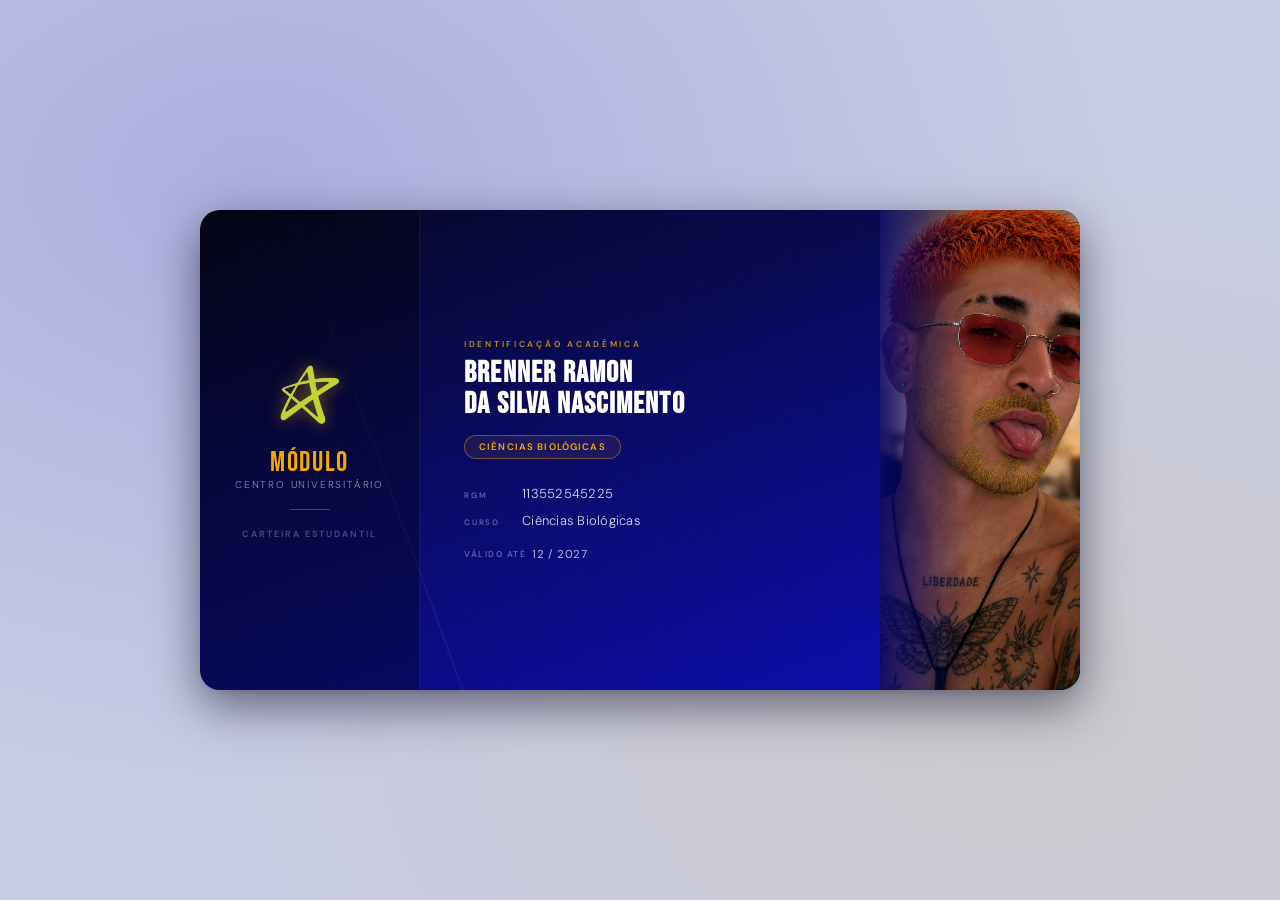
==== Brenner.html @ 5ca7bb31 "Add files via upload" ====
<!DOCTYPE html>
<html lang="pt-br">
<head>
  <meta charset="UTF-8">
  <meta name="viewport" content="width=device-width, initial-scale=1.0">
  <title>Carteira — Brenner Ramon da Silva Nascimento</title>
  <link rel="stylesheet" href="css/style.css">
</head>
<body>

  <div class="cartao">

    <div class="painel-esq">
      <img class="logo-estrela" src="imagem/estrela.png" alt="Logo Módulo">
      <div class="instituicao">
        <span class="inst-modulo">Módulo</span>
        <span class="inst-sub">Centro Universitário</span>
      </div>
      <div class="divider"></div>
      <span class="tipo-cartao">Carteira Estudantil</span>
    </div>

    <div class="conteudo">
      <span class="label-id">Identificação Acadêmica</span>
      <h1 class="nome-aluno">Brenner Ramon<br>da Silva Nascimento</h1>
      <span class="badge-curso">Ciências Biológicas</span>

      <div class="infos">
        <div class="info-row">
          <span class="info-label">RGM</span>
          <span class="info-valor">113552545225</span>
        </div>
        <div class="info-row">
          <span class="info-label">Curso</span>
          <span class="info-valor">Ciências Biológicas</span>
        </div>
      </div>

      <div class="validade-chip">
        Válido até <span>12 / 2027</span>
      </div>
    </div>

    <div class="painel-foto">
      <img class="foto-perfil" src="imagem/breno.png" alt="Foto de Brenner">
    </div>

  </div>
</body>
</html>
---- css/style.css ----
@import url('https://fonts.googleapis.com/css2?family=Bebas+Neue&family=DM+Sans:ital,opsz,wght@0,9..40,300;0,9..40,400;0,9..40,600;1,9..40,300&display=swap');

/* Reset */
*, *::before, *::after {
  box-sizing: border-box;
  margin: 0;
  padding: 0;
}

:root {
  --brand-dark:   #03031a;
  --brand-mid:    #050596;
  --brand-accent: #f5a800;
  --radius:       20px;
  --font-display: 'Bebas Neue', sans-serif;
  --font-body:    'DM Sans', sans-serif;
}
html {
  -webkit-text-size-adjust: 100%;
}

body {
  min-height: 100dvh;
  display: flex;
  flex-direction: column;
  align-items: center;
  justify-content: center;
  background: #c8cde4;
  background-image:
    radial-gradient(ellipse at 20% 20%, rgba(5,5,180,.15) 0%, transparent 60%),
    radial-gradient(ellipse at 80% 80%, rgba(245,168,0,.10) 0%, transparent 60%);
  font-family: var(--font-body);
  padding: 24px 16px 40px;
  gap: 24px;
}

/* Cartao — mobile (retrato, vertical) */
.cartao {
  position: relative;
  width: 100%;
  max-width: 380px;
  border-radius: var(--radius);
  overflow: hidden;
  display: flex;
  flex-direction: column;
  background: linear-gradient(160deg, #03031a 0%, #06076b 50%, #0a0ab5 100%);
  box-shadow:
    0 2px 4px rgba(0,0,0,.08),
    0 16px 48px rgba(3,3,26,.52),
    0 0 0 1px rgba(255,255,255,.06);
  color: #fff;
}

.cartao::before {
  content: '';
  position: absolute;
  inset: 0;
  background-image: url("data:image/svg+xml,%3Csvg xmlns='http://www.w3.org/2000/svg' width='200' height='200'%3E%3Cfilter id='n'%3E%3CfeTurbulence type='fractalNoise' baseFrequency='.65' numOctaves='3' stitchTiles='stitch'/%3E%3C/filter%3E%3Crect width='200' height='200' filter='url(%23n)' opacity='.04'/%3E%3C/svg%3E");
  pointer-events: none;
  z-index: 0;
}

/* Header do cartão */
.painel-esq {
  display: flex;
  flex-direction: row;
  align-items: center;
  gap: 12px;
  padding: 16px 20px;
  background: rgba(0,0,0,.30);
  border-bottom: 1px solid rgba(255,255,255,.07);
  position: relative;
  z-index: 2;
}

.logo-estrela {
  width: 36px;
  height: 36px;
  object-fit: contain;
  flex-shrink: 0;
  filter: drop-shadow(0 0 8px rgba(245,168,0,.55));
}

.instituicao {
  line-height: 1.2;
}

.inst-modulo {
  display: block;
  font-family: var(--font-display);
  font-size: 22px;
  letter-spacing: .06em;
  color: var(--brand-accent);
}

.inst-sub {
  display: block;
  font-size: 9px;
  font-weight: 300;
  letter-spacing: .18em;
  text-transform: uppercase;
  color: rgba(255,255,255,.55);
}

.divider {
  display: none;
}

.tipo-cartao {
  margin-left: auto;
  font-size: 8px;
  font-weight: 600;
  letter-spacing: .2em;
  text-transform: uppercase;
  color: rgba(255,255,255,.28);
  writing-mode: vertical-rl;
  text-orientation: mixed;
  rotate: 180deg;
}

/* Foto */
.painel-foto {
  position: relative;
  width: 100%;
  height: 220px;
  z-index: 2;
  overflow: hidden;
}

.painel-foto::before {
  content: '';
  position: absolute;
  inset: 0;
  background: linear-gradient(
    to bottom,
    rgba(3,3,26,.4) 0%,
    transparent 30%,
    transparent 55%,
    rgba(5,5,107,.95) 100%
  );
  z-index: 1;
}

.foto-perfil {
  width: 100%;
  height: 100%;
  object-fit: cover;
  object-position: top center;
  display: block;
  filter: grayscale(10%) contrast(1.06);
}

/* Informações */
.conteudo {
  position: relative;
  z-index: 2;
  padding: 24px 24px 28px;
  display: flex;
  flex-direction: column;
}

.label-id {
  font-size: 8.5px;
  font-weight: 600;
  letter-spacing: .32em;
  text-transform: uppercase;
  color: var(--brand-accent);
  opacity: .8;
  margin-bottom: 8px;
}

.nome-aluno {
  font-family: var(--font-display);
  font-size: 32px;
  letter-spacing: .04em;
  text-transform: uppercase;
  line-height: 1.05;
  color: #fff;
  margin-bottom: 14px;
}

.badge-curso {
  display: inline-block;
  align-self: flex-start;
  padding: 5px 14px;
  border: 1px solid rgba(245,168,0,.4);
  border-radius: 100px;
  font-size: 9.5px;
  font-weight: 600;
  letter-spacing: .12em;
  text-transform: uppercase;
  color: var(--brand-accent);
  background: rgba(245,168,0,.08);
  margin-bottom: 22px;
}

.infos {
  display: flex;
  flex-direction: column;
  gap: 10px;
}

.info-row {
  display: flex;
  align-items: baseline;
  gap: 10px;
}

.info-label {
  font-size: 8px;
  font-weight: 600;
  letter-spacing: .22em;
  text-transform: uppercase;
  color: rgba(255,255,255,.35);
  min-width: 48px;
  flex-shrink: 0;
}

.info-valor {
  font-size: 13px;
  font-weight: 300;
  color: rgba(255,255,255,.85);
  letter-spacing: .02em;
}

.validade-chip {
  margin-top: 18px;
  display: inline-flex;
  align-items: center;
  gap: 6px;
  font-size: 8.5px;
  font-weight: 600;
  letter-spacing: .18em;
  text-transform: uppercase;
  color: rgba(255,255,255,.35);
}

.validade-chip span {
  color: rgba(255,255,255,.7);
  font-weight: 400;
  font-size: 11.5px;
  letter-spacing: .05em;
}

/* Página index */
.index-wrapper {
  width: 100%;
  max-width: 480px;
  text-align: center;
  padding: 32px 20px 48px;
}

.index-logo {
  width: 64px;
  margin-bottom: 14px;
  filter: drop-shadow(0 0 14px rgba(245,168,0,.4));
}

.index-title {
  font-family: var(--font-display);
  font-size: 52px;
  letter-spacing: .06em;
  color: var(--brand-mid);
  line-height: 1;
}

.index-sub {
  font-size: 10px;
  letter-spacing: .22em;
  text-transform: uppercase;
  color: rgba(3,3,26,.38);
  margin-top: 6px;
  margin-bottom: 36px;
}

.grid-alunos {
  display: grid;
  grid-template-columns: 1fr 1fr;
  gap: 12px;
  list-style: none;
}

.grid-alunos a {
  display: flex;
  align-items: center;
  justify-content: space-between;
  text-decoration: none;
  font-family: var(--font-body);
  font-size: 13px;
  font-weight: 600;
  letter-spacing: .05em;
  text-transform: uppercase;
  color: var(--brand-mid);
  padding: 14px 16px;
  border: 1.5px solid rgba(5,5,150,.22);
  border-radius: 14px;
  background: rgba(255,255,255,.65);
  backdrop-filter: blur(8px);
  -webkit-backdrop-filter: blur(8px);
  transition: background .2s, border-color .2s, color .2s, box-shadow .2s;
  -webkit-tap-highlight-color: transparent;
}

.grid-alunos a:active,
.grid-alunos a:hover {
  background: var(--brand-mid);
  border-color: var(--brand-mid);
  color: #fff;
  box-shadow: 0 8px 20px rgba(5,5,180,.32);
}

.grid-alunos a::after {
  content: '→';
  opacity: .5;
  font-size: 15px;
}

/* Desktop — cartao horizontal (>= 700px) */
@media (min-width: 700px) {

  body {
    padding: 48px 24px;
    gap: 36px;
  }

  .cartao {
    flex-direction: row;
    max-width: 880px;
    width: 100%;
    height: 480px;
    align-items: stretch;
  }

  .cartao::after {
    content: '';
    position: absolute;
    top: -60px;
    left: 240px;
    width: 2px;
    height: 200%;
    background: linear-gradient(to bottom, transparent, rgba(255,255,255,.05), transparent);
    transform: rotate(-20deg);
    pointer-events: none;
    z-index: 1;
  }

  .painel-esq {
    flex-direction: column;
    flex-shrink: 0;
    width: 220px;
    height: 100%;
    padding: 32px 20px;
    border-bottom: none;
    border-right: 1px solid rgba(255,255,255,.07);
    justify-content: center;
    gap: 18px;
  }

  .logo-estrela {
    width: 68px;
    height: 68px;
  }

  .instituicao {
    text-align: center;
  }

  .inst-modulo {
    font-size: 28px;
  }

  .inst-sub {
    font-size: 10px;
  }

  .divider {
    display: block;
    width: 40px;
    height: 1px;
    background: rgba(245,168,0,.35);
  }

  .tipo-cartao {
    margin-left: 0;
    writing-mode: horizontal-tb;
    rotate: none;
    font-size: 9px;
    letter-spacing: .22em;
  }

  .conteudo {
    flex: 1;
    padding: 36px 40px 36px 44px;
    justify-content: center;
  }

  .nome-aluno {
    font-size: 30px;
  }

  .badge-curso {
    margin-bottom: 26px;
  }

  .painel-foto {
    flex-shrink: 0;
    width: 200px;
    height: 100%;
  }

  .painel-foto::before {
    background: linear-gradient(
      to right,
      rgba(6,7,107,.88) 0%,
      transparent 45%
    );
  }

  .index-title {
    font-size: 64px;
  }

  .index-sub {
    font-size: 11px;
    letter-spacing: .25em;
  }

  .grid-alunos {
    grid-template-columns: repeat(4, 1fr);
    gap: 14px;
  }

  .grid-alunos a {
    flex-direction: column;
    align-items: flex-start;
    padding: 16px 20px;
    border-radius: 16px;
    gap: 16px;
  }

  .grid-alunos a::after {
    align-self: flex-end;
  }
}
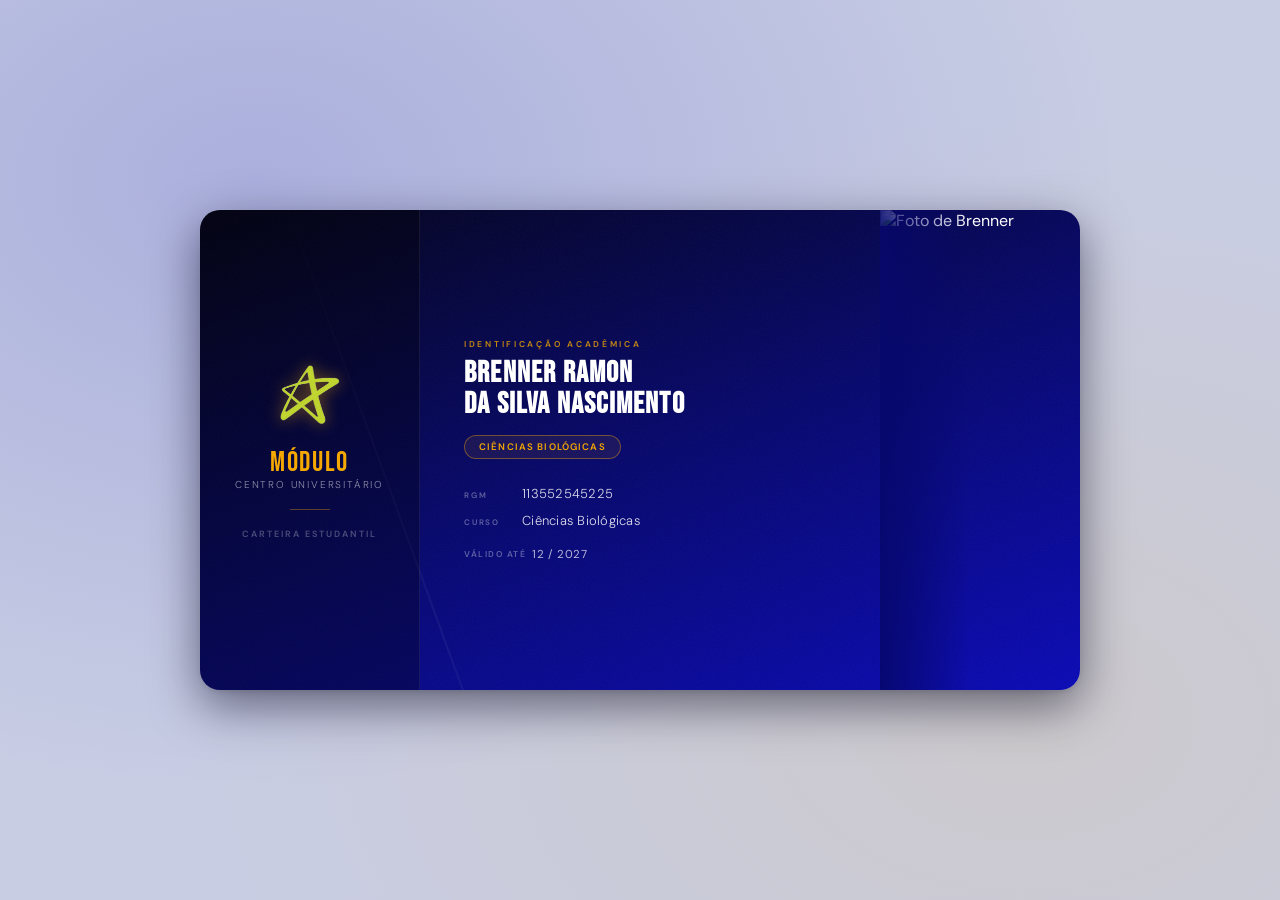
==== commit f8419bfe: "Update Brenner.html" ====
--- a/Brenner.html
+++ b/Brenner.html
@@ -42,7 +42,7 @@
     </div>
 
     <div class="painel-foto">
-      <img class="foto-perfil" src="imagem/breno.png" alt="Foto de Brenner">
+      <img class="foto-perfil" src="imagem/breno.jpeg" alt="Foto de Brenner">
     </div>
 
   </div>
--- a/css/style.css
+++ b/css/style.css
@@ -15,6 +15,7 @@
   --font-display: 'Bebas Neue', sans-serif;
   --font-body:    'DM Sans', sans-serif;
 }
+
 html {
   -webkit-text-size-adjust: 100%;
 }
@@ -34,6 +35,38 @@
   gap: 24px;
 }
 
+/* Botão voltar */
+.back-link {
+  align-self: flex-start;
+  display: inline-flex;
+  align-items: center;
+  gap: 6px;
+  text-decoration: none;
+  font-family: var(--font-body);
+  font-size: 12px;
+  font-weight: 600;
+  color: var(--brand-mid);
+  letter-spacing: .06em;
+  text-transform: uppercase;
+  padding: 8px 18px;
+  border: 1.5px solid var(--brand-mid);
+  border-radius: 100px;
+  background: rgba(255,255,255,.55);
+  backdrop-filter: blur(6px);
+  -webkit-backdrop-filter: blur(6px);
+  transition: background .2s, color .2s;
+  -webkit-tap-highlight-color: transparent;
+}
+.back-link:active,
+.back-link:hover {
+  background: var(--brand-mid);
+  color: #fff;
+}
+.back-link::before {
+  content: '←';
+  font-size: 14px;
+}
+
 /* Cartao — mobile (retrato, vertical) */
 .cartao {
   position: relative;
@@ -122,9 +155,7 @@
 .painel-foto {
   position: relative;
   width: 100%;
-  height: 220px;
   z-index: 2;
-  overflow: hidden;
 }
 
 .painel-foto::before {
@@ -134,8 +165,8 @@
   background: linear-gradient(
     to bottom,
     rgba(3,3,26,.4) 0%,
-    transparent 30%,
-    transparent 55%,
+    transparent 15%,
+    transparent 75%,
     rgba(5,5,107,.95) 100%
   );
   z-index: 1;
@@ -143,9 +174,7 @@
 
 .foto-perfil {
   width: 100%;
-  height: 100%;
-  object-fit: cover;
-  object-position: top center;
+  height: auto;
   display: block;
   filter: grayscale(10%) contrast(1.06);
 }
@@ -406,6 +435,14 @@
     flex-shrink: 0;
     width: 200px;
     height: 100%;
+    overflow: hidden;
+  }
+
+  .foto-perfil {
+    width: 100%;
+    height: 100%;
+    object-fit: cover;
+    object-position: top center;
   }
 
   .painel-foto::before {
